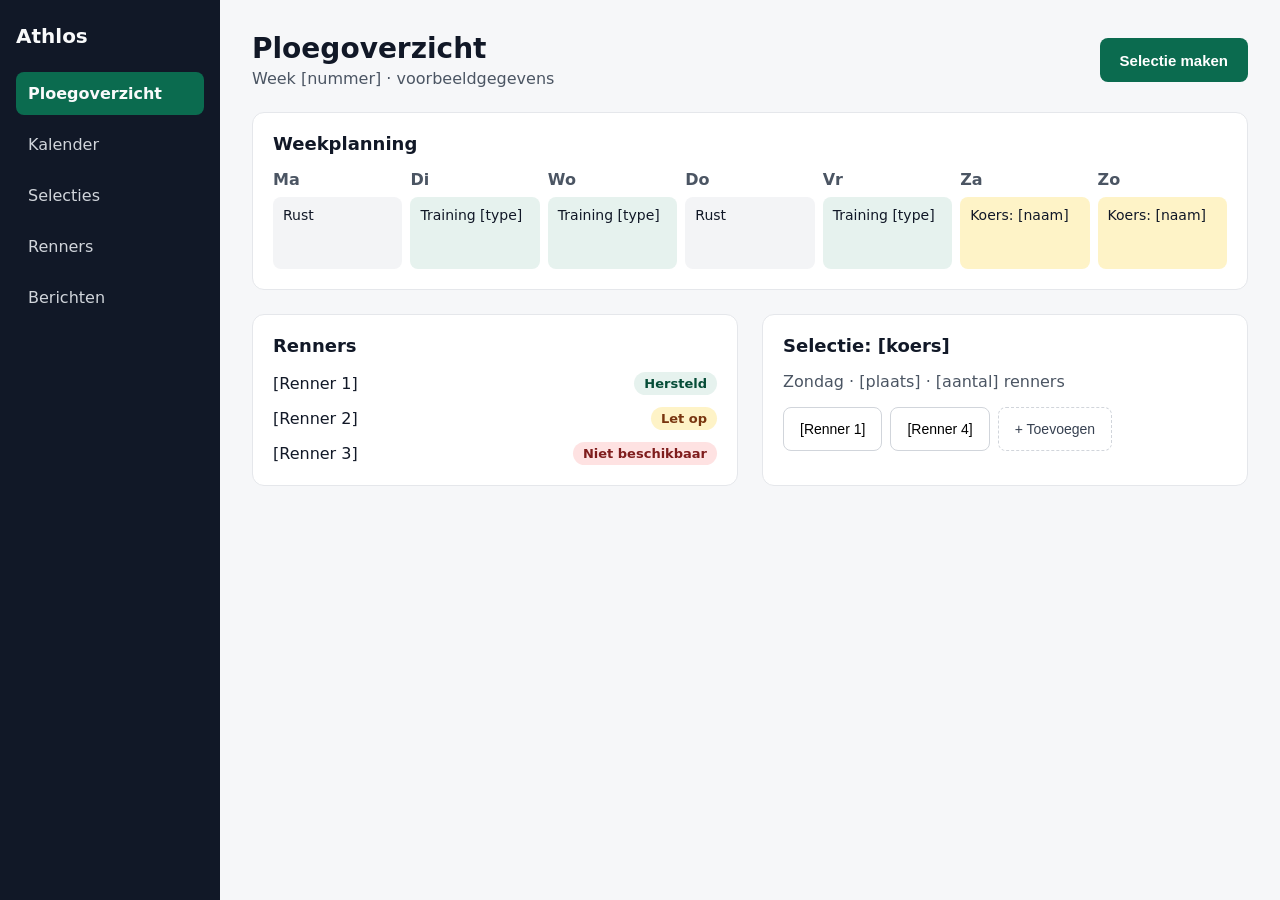
==== index.html @ 7880037a "Fix typo in page title from 'Poegoverzicht' to 'Ploegoverzicht'" ====
<!doctype html>
<html lang="nl">
<head>
<meta charset="utf-8">
<meta name="viewport" content="width=device-width, initial-scale=1">
<title>Athlos – Ploegoverzicht</title>
<style>
  * { box-sizing: border-box; }
  body { margin: 0; font-family: system-ui, -apple-system, "Segoe UI", Roboto, sans-serif; background: #F6F7F9; color: #111827; }
  .layout { display: flex; flex-wrap: wrap; min-height: 100vh; }
  nav { flex: 0 0 220px; background: #111827; padding: 24px 16px; display: flex; flex-direction: column; gap: 8px; }
  .logo { color: #F9FAFB; font-weight: 700; font-size: 20px; margin-bottom: 16px; }
  nav a { color: #D1D5DB; padding: 12px; border-radius: 8px; text-decoration: none; }
  nav a.active { background: #0B6B4F; color: #F9FAFB; font-weight: 600; }
  main { flex: 1 1 600px; min-width: 0; padding: 32px; display: flex; flex-direction: column; gap: 24px; }
  header { display: flex; justify-content: space-between; align-items: center; flex-wrap: wrap; gap: 12px; }
  h1 { margin: 0; font-size: 28px; }
  h2 { margin: 0 0 16px; font-size: 18px; }
  .sub { margin: 4px 0 0; color: #4B5563; }
  .btn { min-height: 44px; padding: 0 20px; border: 0; border-radius: 8px; background: #0B6B4F; color: #fff; font-weight: 600; font-size: 15px; cursor: pointer; }
  .card { background: #fff; border: 1px solid #E5E7EB; border-radius: 12px; padding: 20px; }
  .scroll { overflow-x: auto; }
  .week { display: grid; grid-template-columns: repeat(7, minmax(110px, 1fr)); gap: 8px; }
  .day { font-weight: 600; color: #4B5563; }
  .slot { border-radius: 8px; padding: 10px; min-height: 72px; font-size: 14px; background: #F3F4F6; }
  .slot.train { background: #E6F2EE; }
  .slot.race { background: #FEF3C7; }
  .row { display: flex; flex-wrap: wrap; gap: 24px; }
  .row .card { flex: 1 1 360px; }
  ul { list-style: none; margin: 0; padding: 0; display: flex; flex-direction: column; gap: 12px; }
  li { display: flex; justify-content: space-between; align-items: center; }
  .chip { padding: 4px 10px; border-radius: 999px; font-size: 13px; font-weight: 600; }
  .ok { background: #E6F2EE; color: #074d38; }
  .warn { background: #FEF3C7; color: #78350F; }
  .bad { background: #FEE2E2; color: #7F1D1D; }
  .pick { display: flex; flex-wrap: wrap; gap: 8px; }
  .pick button { min-height: 44px; padding: 0 16px; border: 1px solid #D1D5DB; border-radius: 8px; background: #fff; font-size: 14px; cursor: pointer; }
  .pick button.add { border-style: dashed; color: #374151; }
</style>
</head>
<body>
<div class="layout">
  <nav>
    <div class="logo">Athlos</div>
    <a href="#" class="active">Ploegoverzicht</a>
    <a href="#">Kalender</a>
    <a href="#">Selecties</a>
    <a href="#">Renners</a>
    <a href="#">Berichten</a>
  </nav>
  <main>
    <header>
      <div>
        <h1>Ploegoverzicht</h1>
        <p class="sub">Week [nummer] · voorbeeldgegevens</p>
      </div>
      <button class="btn">Selectie maken</button>
    </header>

    <section class="card">
      <h2>Weekplanning</h2>
      <div class="scroll">
        <div class="week">
          <div class="day">Ma</div><div class="day">Di</div><div class="day">Wo</div><div class="day">Do</div><div class="day">Vr</div><div class="day">Za</div><div class="day">Zo</div>
          <div class="slot">Rust</div>
          <div class="slot train">Training [type]</div>
          <div class="slot train">Training [type]</div>
          <div class="slot">Rust</div>
          <div class="slot train">Training [type]</div>
          <div class="slot race">Koers: [naam]</div>
          <div class="slot race">Koers: [naam]</div>
        </div>
      </div>
    </section>

    <div class="row">
      <section class="card">
        <h2>Renners</h2>
        <ul>
          <li><span>[Renner 1]</span><span class="chip ok">Hersteld</span></li>
          <li><span>[Renner 2]</span><span class="chip warn">Let op</span></li>
          <li><span>[Renner 3]</span><span class="chip bad">Niet beschikbaar</span></li>
        </ul>
      </section>
      <section class="card">
        <h2>Selectie: [koers]</h2>
        <p class="sub">Zondag · [plaats] · [aantal] renners</p>
        <div class="pick" style="margin-top:16px">
          <button>[Renner 1]</button>
          <button>[Renner 4]</button>
          <button class="add">+ Toevoegen</button>
        </div>
      </section>
    </div>
  </main>
</div>
</body>
</html>
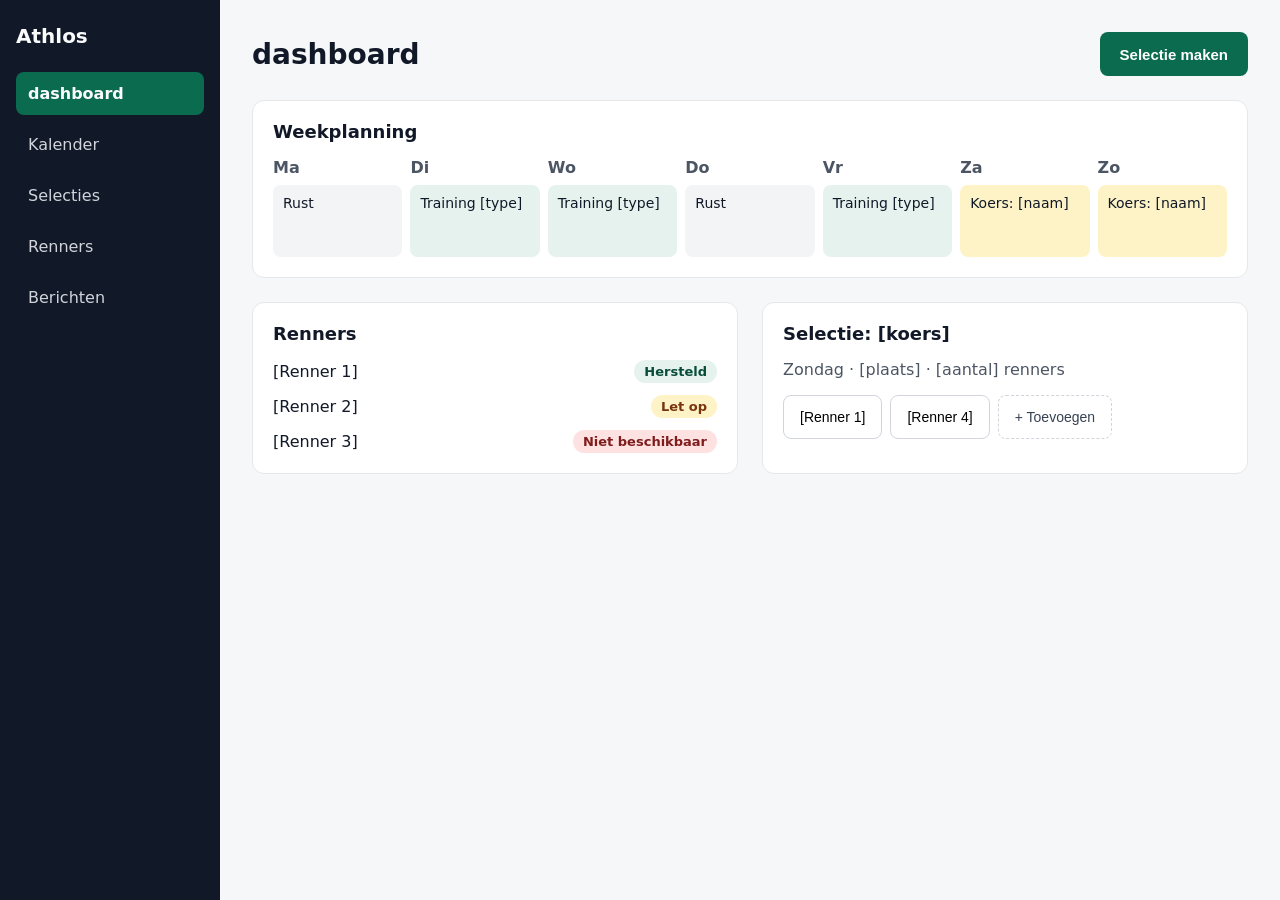
==== commit b162152e: "Change 'Ploegoverzicht' to 'dashboard' in index.html" ====
--- a/index.html
+++ b/index.html
@@ -3,7 +3,7 @@
 <head>
 <meta charset="utf-8">
 <meta name="viewport" content="width=device-width, initial-scale=1">
-<title>Athlos – Ploegoverzicht</title>
+<title>Athlos – dashboard</title>
 <style>
   * { box-sizing: border-box; }
   body { margin: 0; font-family: system-ui, -apple-system, "Segoe UI", Roboto, sans-serif; background: #F6F7F9; color: #111827; }
@@ -42,7 +42,7 @@
 <div class="layout">
   <nav>
     <div class="logo">Athlos</div>
-    <a href="#" class="active">Ploegoverzicht</a>
+    <a href="#" class="active">dashboard</a>
     <a href="#">Kalender</a>
     <a href="#">Selecties</a>
     <a href="#">Renners</a>
@@ -51,8 +51,7 @@
   <main>
     <header>
       <div>
-        <h1>Ploegoverzicht</h1>
-        <p class="sub">Week [nummer] · voorbeeldgegevens</p>
+        <h1>dashboard</h1>
       </div>
       <button class="btn">Selectie maken</button>
     </header>
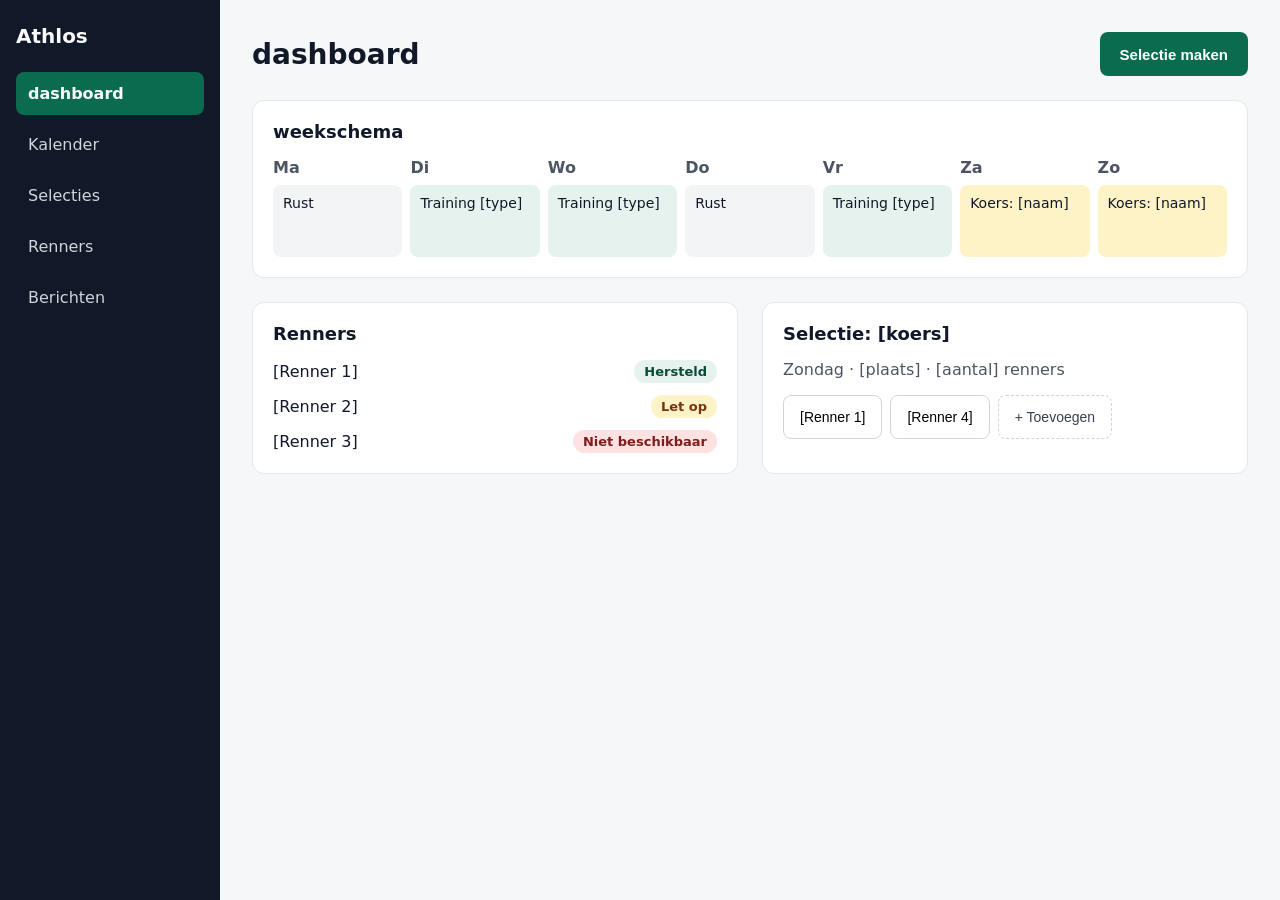
==== commit 0eabbdad: "Rename 'Weekplanning' to 'weekschema' in index.html" ====
--- a/index.html
+++ b/index.html
@@ -57,7 +57,7 @@
     </header>
 
     <section class="card">
-      <h2>Weekplanning</h2>
+      <h2>weekschema</h2>
       <div class="scroll">
         <div class="week">
           <div class="day">Ma</div><div class="day">Di</div><div class="day">Wo</div><div class="day">Do</div><div class="day">Vr</div><div class="day">Za</div><div class="day">Zo</div>
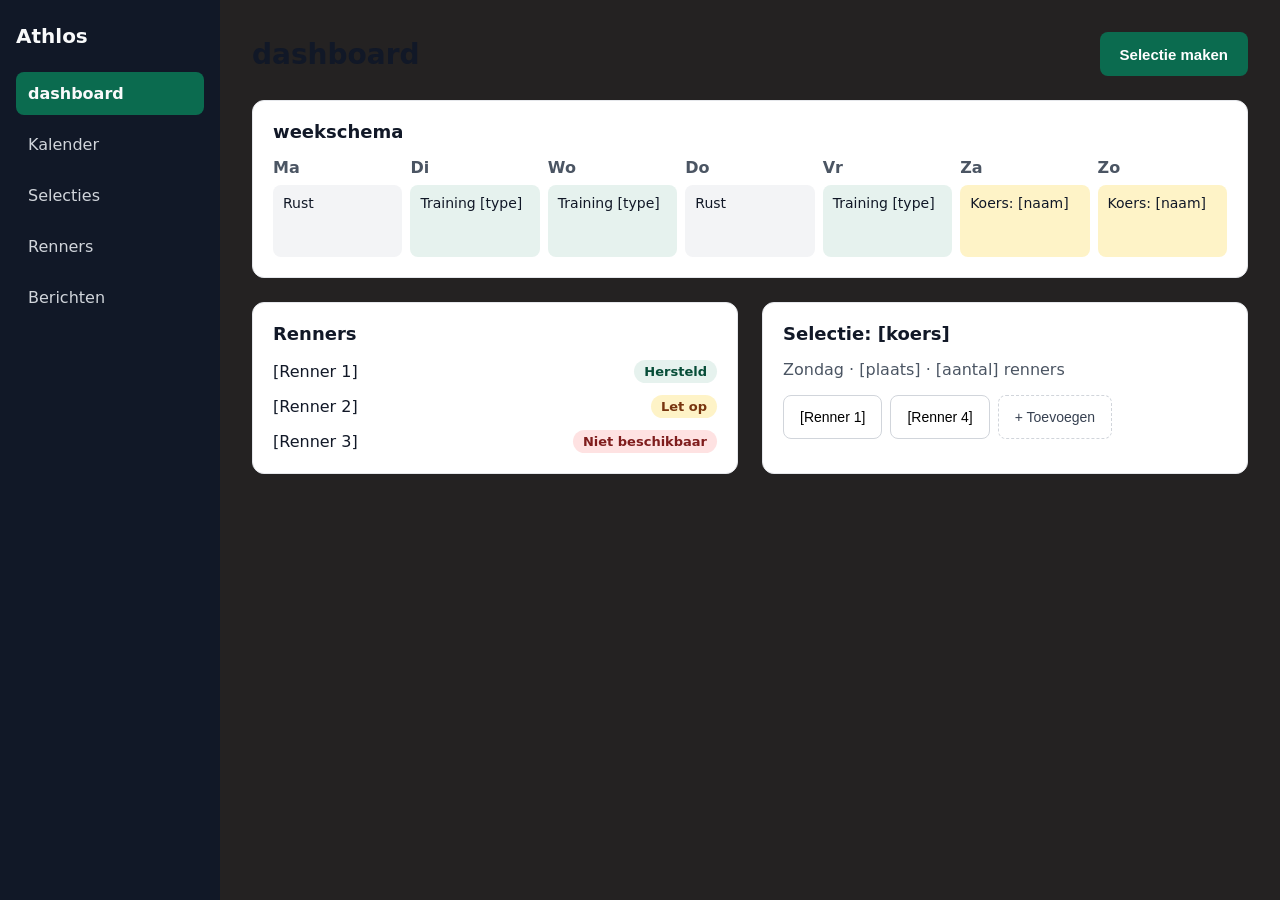
==== commit 27f6b925: "Change background color of body in index.html" ====
--- a/index.html
+++ b/index.html
@@ -6,7 +6,7 @@
 <title>Athlos – dashboard</title>
 <style>
   * { box-sizing: border-box; }
-  body { margin: 0; font-family: system-ui, -apple-system, "Segoe UI", Roboto, sans-serif; background: #F6F7F9; color: #111827; }
+  body { margin: 0; font-family: system-ui, -apple-system, "Segoe UI", Roboto, sans-serif; background: #242222; color: #111827; }
   .layout { display: flex; flex-wrap: wrap; min-height: 100vh; }
   nav { flex: 0 0 220px; background: #111827; padding: 24px 16px; display: flex; flex-direction: column; gap: 8px; }
   .logo { color: #F9FAFB; font-weight: 700; font-size: 20px; margin-bottom: 16px; }
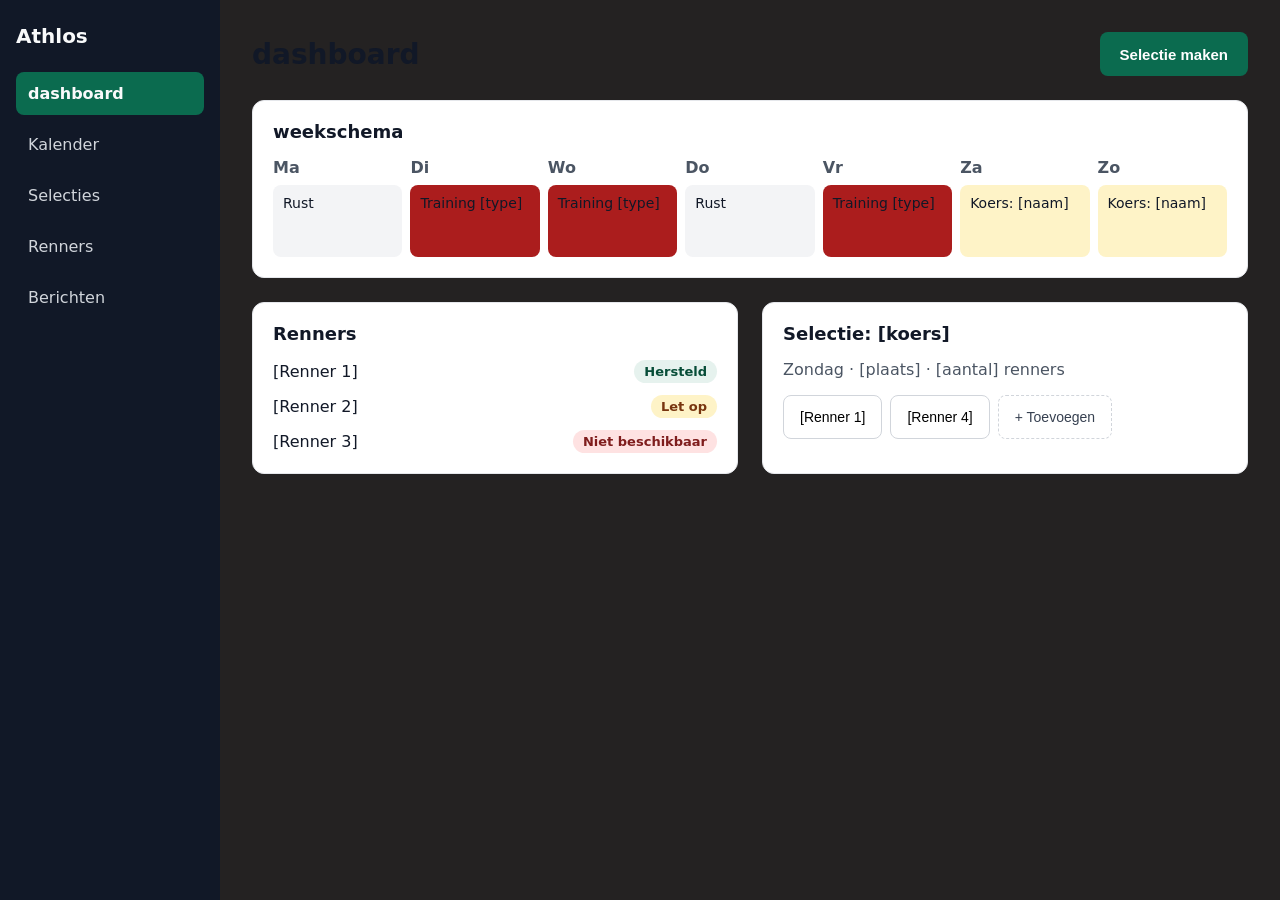
==== commit 54bfd524: "Update index.html" ====
--- a/index.html
+++ b/index.html
@@ -23,7 +23,7 @@
   .week { display: grid; grid-template-columns: repeat(7, minmax(110px, 1fr)); gap: 8px; }
   .day { font-weight: 600; color: #4B5563; }
   .slot { border-radius: 8px; padding: 10px; min-height: 72px; font-size: 14px; background: #F3F4F6; }
-  .slot.train { background: #E6F2EE; }
+  .slot.train { background: #AB1D1D; }
   .slot.race { background: #FEF3C7; }
   .row { display: flex; flex-wrap: wrap; gap: 24px; }
   .row .card { flex: 1 1 360px; }
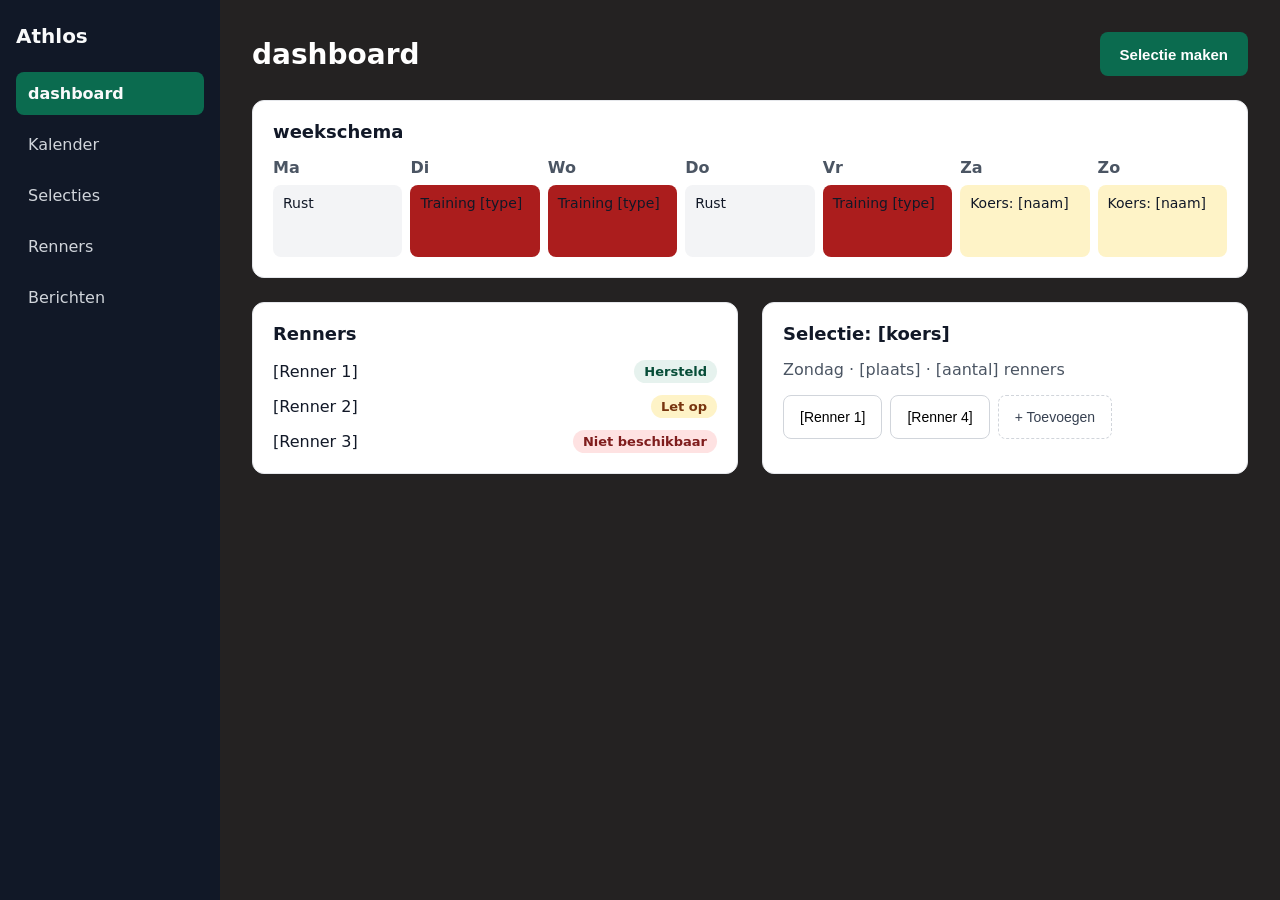
==== commit d107d7e2: "Change header and h1 text color to white" ====
--- a/index.html
+++ b/index.html
@@ -13,8 +13,8 @@
   nav a { color: #D1D5DB; padding: 12px; border-radius: 8px; text-decoration: none; }
   nav a.active { background: #0B6B4F; color: #F9FAFB; font-weight: 600; }
   main { flex: 1 1 600px; min-width: 0; padding: 32px; display: flex; flex-direction: column; gap: 24px; }
-  header { display: flex; justify-content: space-between; align-items: center; flex-wrap: wrap; gap: 12px; }
-  h1 { margin: 0; font-size: 28px; }
+  header { display: flex; justify-content: space-between; align-items: center; flex-wrap: wrap; gap: 12px; color: #FFFFFF; }
+  h1 { margin: 0; font-size: 28px; color: #FFFFFF;}
   h2 { margin: 0 0 16px; font-size: 18px; }
   .sub { margin: 4px 0 0; color: #4B5563; }
   .btn { min-height: 44px; padding: 0 20px; border: 0; border-radius: 8px; background: #0B6B4F; color: #fff; font-weight: 600; font-size: 15px; cursor: pointer; }
